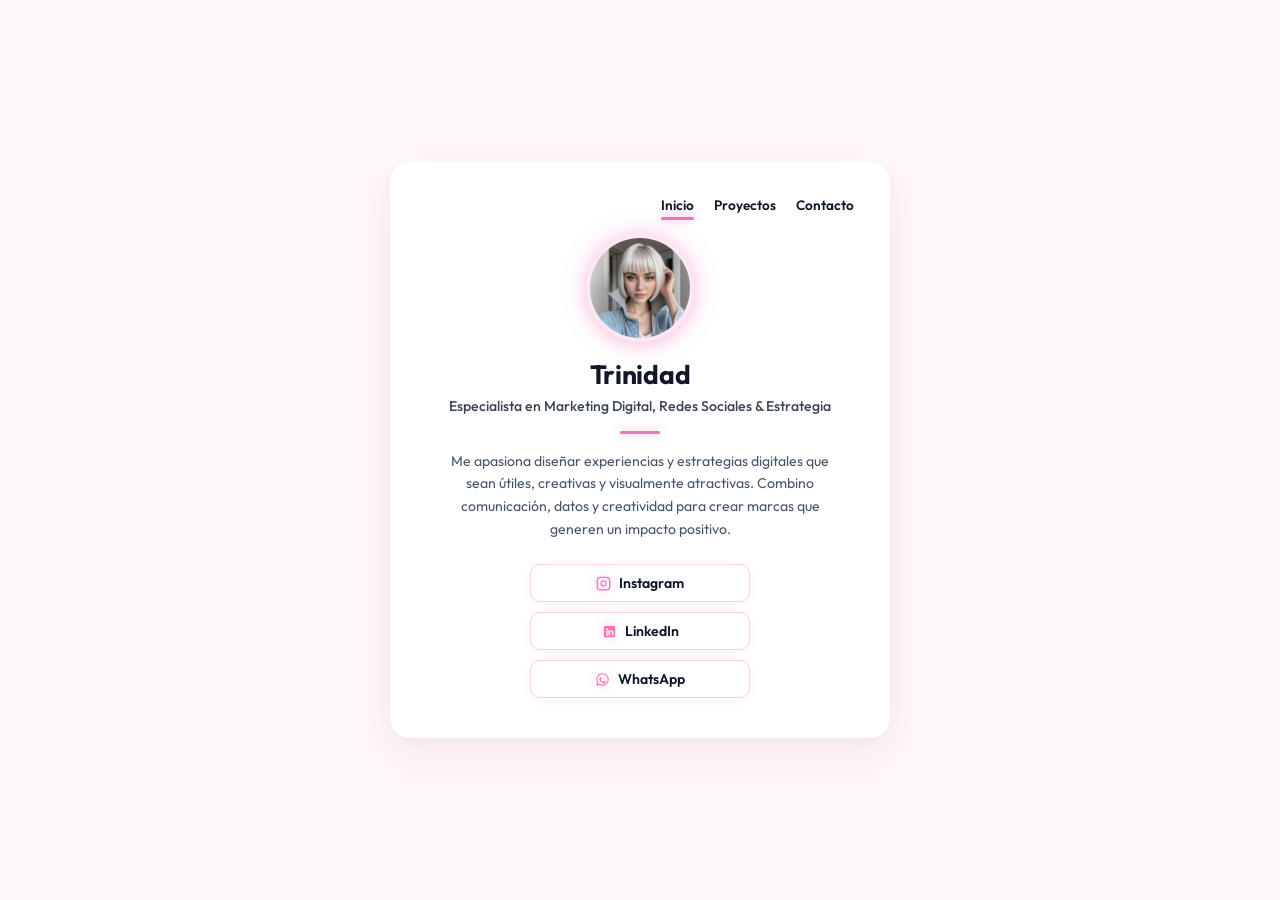
==== index.html @ 1b70c53f "Entrega Formativa 01: tarjeta de presentacion personal responsiva y avatar" ====
<html lang="es">

<head>
    <meta charset="UTF-8">
    <meta name="viewport" content="width=device-width, initial-scale=1.0">
    <title>Trinidad - Portafolio &amp; Tarjeta de Presentación</title>
    <!-- Vinculación del archivo CSS externo -->
    <link rel="stylesheet" href="css/style.css">
    <!-- Tipografía Google Fonts (Outfit) -->
    <link rel="preconnect" href="https://fonts.googleapis.com">
    <link rel="preconnect" href="https://fonts.gstatic.com" crossorigin="">
    <link href="https://fonts.googleapis.com/css2?family=Outfit:wght@300;400;500;600;700&amp;display=swap"
        rel="stylesheet">
</head>

<body>

    <!-- CONTENEDOR CENTRAL (TARJETA) -->
    <main class="card">

        <!-- 1. Menú de navegación superior -->
        <nav class="nav">
            <ul class="nav-list">
                <li><a href="index.html" class="nav-link active">Inicio</a></li>
                <li><a href="#" class="nav-link">Proyectos</a></li>
                <li><a href="#" class="nav-link">Contacto</a></li>
            </ul>
        </nav>

        <!-- 2. Avatar / Imagen de perfil circular -->
        <div class="avatar-wrapper">
            <img src="img/avatar.jpg" alt="Foto de perfil de Trinidad" class="avatar">
        </div>

        <!-- 3. Nombre y descripción profesional -->
        <h1 class="name">Trinidad</h1>
        <p class="role">Especialista en Marketing Digital, Redes Sociales &amp; Estrategia</p>

        <!-- 4. Línea divisoria decorativa -->
        <div class="divider"></div>

        <!-- 5. Párrafo de biografía -->
        <p class="bio">
            Me apasiona diseñar experiencias y estrategias digitales que sean útiles,
            creativas y visualmente atractivas. Combino comunicación, datos y creatividad
            para crear marcas que generen un impacto positivo.
        </p>

        <!-- 6. Enlaces a Redes Sociales -->
        <div class="social-links">
            <!-- Instagram -->
            <a href="https://instagram.com" target="_blank" rel="noopener noreferrer" class="social-btn">
                <svg class="social-icon" viewBox="0 0 24 24" fill="none" stroke="currentColor" stroke-width="2"
                    stroke-linecap="round" stroke-linejoin="round">
                    <rect x="2" y="2" width="20" height="20" rx="5" ry="5"></rect>
                    <path d="M16 11.37A4 4 0 1 1 12.63 8 4 4 0 0 1 16 11.37z"></path>
                    <line x1="17.5" y1="6.5" x2="17.51" y2="6.5"></line>
                </svg>
                <span>Instagram</span>
            </a>

            <!-- LinkedIn -->
            <a href="https://linkedin.com" target="_blank" rel="noopener noreferrer" class="social-btn">
                <svg class="social-icon" viewBox="0 0 24 24" fill="currentColor">
                    <path
                        d="M19 3a2 2 0 0 1 2 2v14a2 2 0 0 1-2 2H5a2 2 0 0 1-2-2V5a2 2 0 0 1 2-2h14m-.5 15.5v-5.3a3.26 3.26 0 0 0-3.26-3.26c-.85 0-1.84.52-2.28 1.3v-1.11h-2.79v8.37h2.79v-4.93c0-.77.62-1.4 1.39-1.4a1.4 1.4 0 0 1 1.4 1.4v4.93h2.75M6.46 10.9v8.37H9.2V10.9H6.46M7.83 6.64c-.95 0-1.66.73-1.66 1.66 0 .95.71 1.66 1.66 1.66.92 0 1.63-.71 1.63-1.66 0-.93-.71-1.66-1.63-1.66Z">
                    </path>
                </svg>
                <span>LinkedIn</span>
            </a>

            <!-- WhatsApp -->
            <a href="https://wa.me/" target="_blank" rel="noopener noreferrer" class="social-btn">
                <svg class="social-icon" viewBox="0 0 24 24" fill="currentColor">
                    <path
                        d="M12.04 2c-5.46 0-9.91 4.45-9.91 9.91 0 1.75.46 3.45 1.32 4.95L2.05 22l5.25-1.38c1.45.79 3.08 1.21 4.74 1.21 5.46 0 9.91-4.45 9.91-9.91 0-2.65-1.03-5.14-2.9-7.01A9.816 9.816 0 0 0 12.04 2m.01 1.67c2.2 0 4.26.86 5.82 2.42a8.225 8.225 0 0 1 2.41 5.83c0 4.54-3.7 8.24-8.24 8.24-1.48 0-2.93-.4-4.2-1.15l-.3-.18-3.12.82.83-3.04-.2-.31a8.196 8.196 0 0 1-1.26-4.38c0-4.54 3.7-8.24 8.24-8.24m4.52 11.66c-.25-.13-1.47-.72-1.7-.81-.23-.08-.39-.13-.56.13-.17.25-.64.81-.79.97-.14.17-.29.19-.54.06-.25-.13-1.05-.39-2-1.23-.74-.66-1.24-1.47-1.38-1.72-.14-.25-.02-.38.11-.51.11-.11.25-.29.37-.44.13-.14.17-.25.25-.42.08-.17.04-.31-.02-.44-.06-.13-.56-1.34-.76-1.84-.2-.49-.4-.42-.56-.43h-.47c-.17 0-.44.06-.66.31-.23.25-.88.86-.88 2.1 0 1.24.9 2.44 1.03 2.61.13.17 1.78 2.71 4.3 3.8 2.53 1.09 2.53.73 2.99.69.45-.04 1.47-.6 1.68-1.18.2-.59.2-1.09.14-1.19-.06-.1-.23-.17-.48-.29Z">
                    </path>
                </svg>
                <span>WhatsApp</span>
            </a>
        </div>

    </main>



</body>

</html>
---- css/style.css ----
/* ==========================================================================
   1. RESET Y ESTILOS GENERALES
   ========================================================================== */
* {
    margin: 0;
    padding: 0;
    box-sizing: border-box;
}

body {
    font-family: 'Outfit', -apple-system, BlinkMacSystemFont, 'Segoe UI', Roboto, sans-serif;
    background-color: #fdf7fa;
    /* Fondo cálido con sutil toque rosado */
    color: #1e293b;

    /* ESTRUCTURA DE CENTRADO (FLEXBOX) */
    display: flex;
    justify-content: center;
    /* Centra la tarjeta horizontalmente */
    align-items: center;
    /* Centra la tarjeta verticalmente */

    min-height: 100vh;
    /* Ocupa todo el alto de la pantalla */
    padding: 24px;
    /* Margen de seguridad para pantallas pequeñas */
}

/* ==========================================================================
   2. CONTENEDOR CENTRAL RESPONSIVO (CARD)
   ========================================================================== */
.card {
    background-color: #ffffff;

    /* RESPONSIVIDAD */
    width: 100%;
    max-width: 500px;
    /* Límite de ancho más compacto y ordenado */

    border-radius: 20px;
    box-shadow: 0 16px 45px rgba(244, 114, 182, 0.12), 0 4px 12px rgba(0, 0, 0, 0.03);
    /* Luz ambiental rosada */
    padding: 32px 36px 40px;
    text-align: center;
    /* Alineación de textos centrada */
}

/* ==========================================================================
   3. MENÚ DE NAVEGACIÓN SUPERIOR
   ========================================================================== */
.nav {
    display: flex;
    justify-content: flex-end;
    /* Alineado hacia la esquina superior derecha */
    margin-bottom: 20px;
}

.nav-list {
    display: flex;
    gap: 20px;
    list-style: none;
}

.nav-link {
    text-decoration: none;
    color: #0f172a;
    font-size: 0.85rem;
    font-weight: 600;
    padding-bottom: 4px;
    position: relative;
    transition: color 0.2s ease;
}

.nav-link:hover {
    color: #f472b6;
}

/* Pestaña activa con línea decorativa y resplandor rosado claro */
.nav-link.active {
    color: #0f172a;
}

.nav-link.active::after {
    content: '';
    position: absolute;
    bottom: -2px;
    left: 0;
    width: 100%;
    height: 3px;
    background-color: #f472b6;
    border-radius: 2px;
    box-shadow: 0 0 8px rgba(244, 114, 182, 0.6);
    /* Luz en menú */
}

/* ==========================================================================
   4. AVATAR / FOTO DE PERFIL CIRCULAR (CON LUZ ROSADA CLARA)
   ========================================================================== */
.avatar-wrapper {
    margin: 0 auto 16px;
    width: 108px;
    height: 108px;
    border-radius: 50%;
    padding: 4px;
    background-color: #fce7f3;
    /* Aro exterior rosado pastel */
    display: flex;
    align-items: center;
    justify-content: center;
    box-shadow: 0 0 25px rgba(244, 114, 182, 0.35), 0 4px 14px rgba(244, 114, 182, 0.2);
    /* Luz suave rosada */
}

.avatar {
    width: 100%;
    height: 100%;
    border-radius: 50%;
    object-fit: cover;
    object-position: center 20%;
    display: block;
}

/* ==========================================================================
   5. JERARQUÍA DE TEXTOS Y LÍNEA SEPARADORA
   ========================================================================== */
.name {
    font-size: 1.65rem;
    font-weight: 700;
    color: #0f172a;
    margin-bottom: 6px;
    letter-spacing: -0.3px;
}

.role {
    font-size: 0.88rem;
    font-weight: 500;
    color: #3b4252;
    margin-bottom: 16px;
}

.divider {
    width: 40px;
    height: 3px;
    background-color: #f472b6;
    /* Línea decorativa rosada claro */
    border-radius: 999px;
    margin: 0 auto 16px;
    box-shadow: 0 0 10px rgba(244, 114, 182, 0.5);
    /* Luz en la línea divisoria */
}

.bio {
    font-size: 0.88rem;
    line-height: 1.6;
    color: #475569;
    max-width: 400px;
    margin: 0 auto 24px;
}

/* ==========================================================================
   6. BOTONES DE ENLACE A REDES SOCIALES (ICONOS Y LUCES ROSADAS)
   ========================================================================== */
.social-links {
    display: flex;
    flex-direction: column;
    gap: 10px;
    align-items: center;
    width: 100%;
}

.social-btn {
    display: inline-flex;
    align-items: center;
    justify-content: center;
    gap: 8px;
    width: 100%;
    max-width: 220px;
    padding: 9px 16px;
    background-color: #ffffff;
    border: 1.5px solid #fbcfe8;
    /* Borde rosado claro */
    border-radius: 10px;
    color: #0f172a;
    text-decoration: none;
    font-size: 0.88rem;
    font-weight: 600;
    transition: all 0.25s ease;
    box-shadow: 0 2px 8px rgba(244, 114, 182, 0.08);
}

.social-icon {
    width: 15px;
    height: 15px;
    color: #f472b6;
    /* Icono color rosado claro */
    flex-shrink: 0;
    transition: transform 0.2s ease, filter 0.2s ease;
    filter: drop-shadow(0 0 5px rgba(244, 114, 182, 0.5));
    /* Luz en iconos */
}

/* Efecto hover interactivo con luz rosada */
.social-btn:hover {
    border-color: #f472b6;
    background-color: #fdf2f8;
    /* Fondo suavemente rosado al pasar el mouse */
    color: #db2777;
    transform: translateY(-2px);
    box-shadow: 0 6px 20px rgba(244, 114, 182, 0.3);
    /* Luz rosada al hover */
}

.social-btn:hover .social-icon {
    transform: scale(1.15);
    filter: drop-shadow(0 0 8px rgba(244, 114, 182, 0.8));
    /* Resplandor intenso al hover */
}

/* ==========================================================================
   7. ADAPTABILIDAD RESPONSIVA (MÓVILES)
   ========================================================================== */
@media (max-width: 480px) {
    .card {
        padding: 24px 18px 30px;
    }

    .nav-list {
        gap: 14px;
    }

    .avatar-wrapper {
        width: 96px;
        height: 96px;
    }

    .name {
        font-size: 1.45rem;
    }

    .role {
        font-size: 0.82rem;
    }

    .bio {
        font-size: 0.82rem;
    }

    .social-btn {
        max-width: 100%;
    }
}
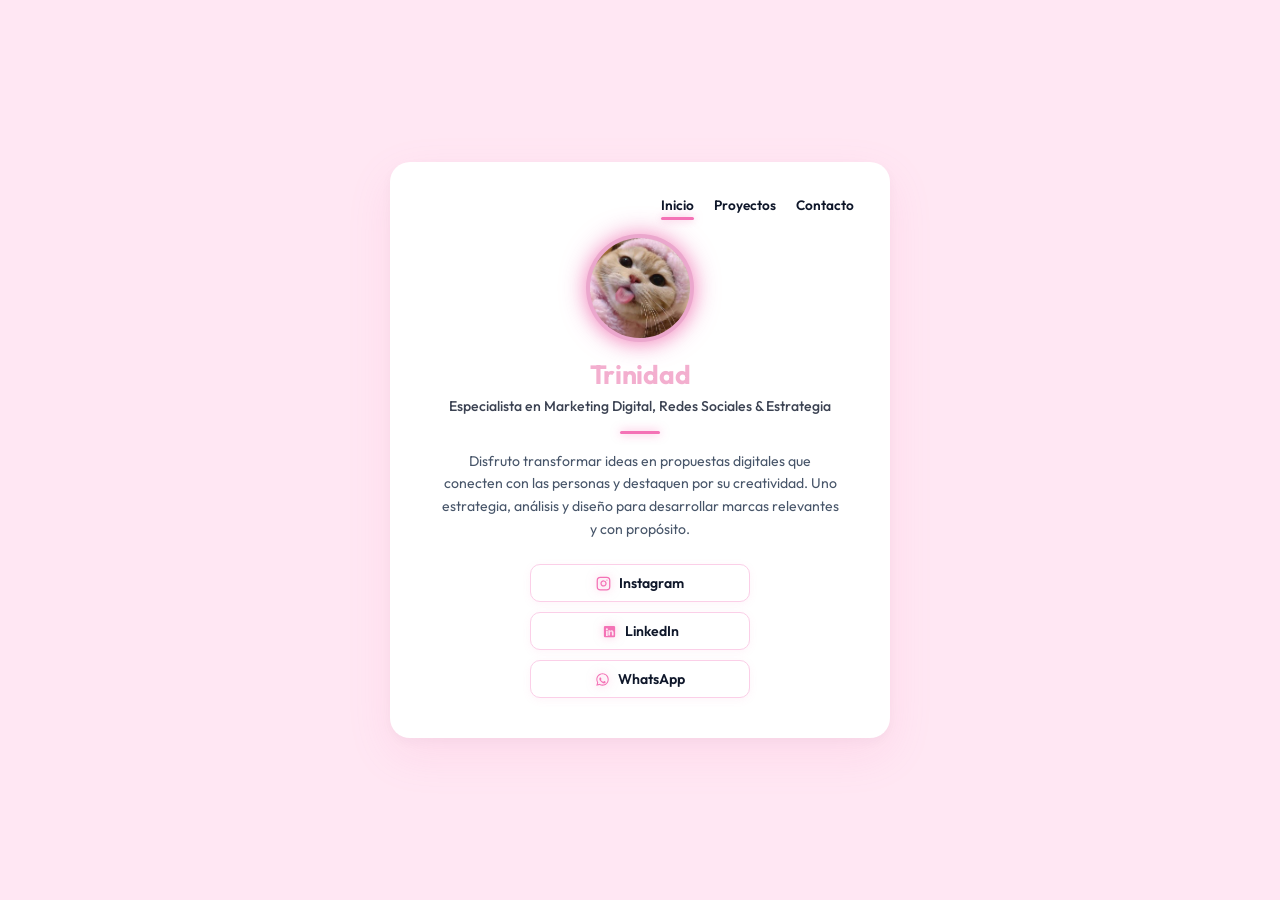
==== commit a389ea25: "estructura html" ====
--- a/index.html
+++ b/index.html
@@ -22,14 +22,15 @@
         <nav class="nav">
             <ul class="nav-list">
                 <li><a href="index.html" class="nav-link active">Inicio</a></li>
-                <li><a href="#" class="nav-link">Proyectos</a></li>
-                <li><a href="#" class="nav-link">Contacto</a></li>
+                <li><a href="proyectos.html" class="nav-link">Proyectos</a></li>
+                <li><a href="contacto.html" class="nav-link">Contacto</a></li>
             </ul>
         </nav>
 
         <!-- 2. Avatar / Imagen de perfil circular -->
+
         <div class="avatar-wrapper">
-            <img src="img/avatar.jpg" alt="Foto de perfil de Trinidad" class="avatar">
+            <img src="img/images.jpg" alt="Foto de perfil de Trinidad" class="avatar">
         </div>
 
         <!-- 3. Nombre y descripción profesional -->
@@ -41,9 +42,8 @@
 
         <!-- 5. Párrafo de biografía -->
         <p class="bio">
-            Me apasiona diseñar experiencias y estrategias digitales que sean útiles,
-            creativas y visualmente atractivas. Combino comunicación, datos y creatividad
-            para crear marcas que generen un impacto positivo.
+            Disfruto transformar ideas en propuestas digitales que conecten con las personas y destaquen por su
+            creatividad. Uno estrategia, análisis y diseño para desarrollar marcas relevantes y con propósito.
         </p>
 
         <!-- 6. Enlaces a Redes Sociales -->
--- a/css/style.css
+++ b/css/style.css
@@ -9,7 +9,7 @@
 
 body {
     font-family: 'Outfit', -apple-system, BlinkMacSystemFont, 'Segoe UI', Roboto, sans-serif;
-    background-color: #fdf7fa;
+    background-color: #ffe7f3;
     /* Fondo cálido con sutil toque rosado */
     color: #1e293b;
 
@@ -72,10 +72,10 @@
 }
 
 .nav-link:hover {
-    color: #f472b6;
-}
-
-/* Pestaña activa con línea decorativa y resplandor rosado claro */
+    color: var(--nav-hover, #f472b6);
+}
+
+/* Pestaña activa con línea decorativa y resplandor */
 .nav-link.active {
     color: #0f172a;
 }
@@ -87,9 +87,9 @@
     left: 0;
     width: 100%;
     height: 3px;
-    background-color: #f472b6;
+    background-color: var(--nav-active, #f472b6);
     border-radius: 2px;
-    box-shadow: 0 0 8px rgba(244, 114, 182, 0.6);
+    box-shadow: 0 0 8px var(--nav-glow, rgba(244, 114, 182, 0.6));
     /* Luz en menú */
 }
 
@@ -102,12 +102,12 @@
     height: 108px;
     border-radius: 50%;
     padding: 4px;
-    background-color: #fce7f3;
+    background-color: #eba7cd;
     /* Aro exterior rosado pastel */
     display: flex;
     align-items: center;
     justify-content: center;
-    box-shadow: 0 0 25px rgba(244, 114, 182, 0.35), 0 4px 14px rgba(244, 114, 182, 0.2);
+    box-shadow: 0 0 25px rgba(233, 61, 150, 0.575), 0 4px 14px rgba(244, 114, 182, 0.2);
     /* Luz suave rosada */
 }
 
@@ -126,7 +126,7 @@
 .name {
     font-size: 1.65rem;
     font-weight: 700;
-    color: #0f172a;
+    color: #f3afcf;
     margin-bottom: 6px;
     letter-spacing: -0.3px;
 }
@@ -145,7 +145,7 @@
     /* Línea decorativa rosada claro */
     border-radius: 999px;
     margin: 0 auto 16px;
-    box-shadow: 0 0 10px rgba(244, 114, 182, 0.5);
+    box-shadow: 0 0 10px rgba(245, 66, 158, 0.5);
     /* Luz en la línea divisoria */
 }
 
@@ -248,4 +248,362 @@
     .social-btn {
         max-width: 100%;
     }
+}
+
+/* ==========================================================================
+   8. PÁGINA DE PROYECTOS (PROYECTOS.HTML)
+   ========================================================================== */
+.card-projects {
+    max-width: 820px;
+    text-align: left;
+    padding: 36px 48px 44px;
+    --nav-active: #6054e3;
+    --nav-hover: #6054e3;
+    --nav-glow: rgba(96, 84, 227, 0.4);
+    --accent-color: #6054e3;
+    --accent-hover: #4f46e5;
+}
+
+/* Encabezado de Proyectos */
+.projects-header {
+    margin-bottom: 24px;
+}
+
+.projects-title {
+    font-size: 1.85rem;
+    font-weight: 700;
+    color: #0f172a;
+    letter-spacing: -0.3px;
+    margin-bottom: 8px;
+}
+
+.projects-divider {
+    width: 32px;
+    height: 3px;
+    background-color: var(--accent-color);
+    border-radius: 999px;
+    margin-bottom: 12px;
+    box-shadow: 0 0 8px rgba(96, 84, 227, 0.35);
+}
+
+.projects-subtitle {
+    font-size: 0.92rem;
+    color: #64748b;
+    line-height: 1.5;
+}
+
+/* Lista de Proyectos */
+.projects-list {
+    display: flex;
+    flex-direction: column;
+}
+
+.project-item {
+    display: flex;
+    justify-content: space-between;
+    align-items: center;
+    gap: 32px;
+    padding: 26px 0;
+    border-top: 1px solid #f1f5f9;
+}
+
+.project-info {
+    flex: 1;
+    min-width: 0;
+    display: flex;
+    flex-direction: column;
+    align-items: flex-start;
+}
+
+.project-name {
+    font-size: 1.15rem;
+    font-weight: 700;
+    color: #0f172a;
+    letter-spacing: -0.2px;
+    margin-bottom: 8px;
+}
+
+.project-desc {
+    font-size: 0.88rem;
+    line-height: 1.55;
+    color: #64748b;
+    margin-bottom: 14px;
+    max-width: 390px;
+}
+
+.project-link {
+    display: inline-flex;
+    align-items: center;
+    gap: 6px;
+    font-size: 0.88rem;
+    font-weight: 600;
+    color: var(--accent-color);
+    text-decoration: none;
+    transition: color 0.2s ease;
+}
+
+.project-link:hover {
+    color: var(--accent-hover);
+}
+
+.arrow-icon {
+    width: 14px;
+    height: 14px;
+    transition: transform 0.2s ease;
+}
+
+.project-link:hover .arrow-icon {
+    transform: translateX(4px);
+}
+
+/* Contenedor de la Imagen */
+.project-media {
+    width: 218px;
+    height: 130px;
+    border-radius: 12px;
+    overflow: hidden;
+    flex-shrink: 0;
+    background-color: #f8fafc;
+    box-shadow: 0 4px 12px rgba(0, 0, 0, 0.04);
+    transition: transform 0.25s ease, box-shadow 0.25s ease;
+}
+
+.project-item:hover .project-media {
+    transform: translateY(-2px);
+    box-shadow: 0 8px 22px rgba(96, 84, 227, 0.12);
+}
+
+.project-img {
+    width: 100%;
+    height: 100%;
+    object-fit: cover;
+    display: block;
+}
+
+/* ==========================================================================
+   9. PÁGINA DE CONTACTO (CONTACTO.HTML)
+   ========================================================================== */
+.card-contact {
+    max-width: 820px;
+    text-align: left;
+    padding: 36px 48px 44px;
+    --nav-active: #6054e3;
+    --nav-hover: #6054e3;
+    --nav-glow: rgba(96, 84, 227, 0.4);
+    --accent-color: #6054e3;
+    --accent-hover: #4f46e5;
+}
+
+.contact-header {
+    margin-bottom: 24px;
+}
+
+.contact-title {
+    font-size: 1.85rem;
+    font-weight: 700;
+    color: #0f172a;
+    letter-spacing: -0.3px;
+    margin-bottom: 8px;
+}
+
+.contact-divider {
+    width: 32px;
+    height: 3px;
+    background-color: var(--accent-color);
+    border-radius: 999px;
+    margin-bottom: 12px;
+    box-shadow: 0 0 8px rgba(96, 84, 227, 0.35);
+}
+
+.contact-subtitle {
+    font-size: 0.92rem;
+    color: #64748b;
+    line-height: 1.55;
+}
+
+.contact-layout {
+    display: grid;
+    grid-template-columns: 1.15fr 0.85fr;
+    gap: 40px;
+    align-items: start;
+    margin-top: 10px;
+}
+
+.contact-form {
+    display: flex;
+    flex-direction: column;
+    gap: 16px;
+}
+
+.form-group {
+    display: flex;
+    flex-direction: column;
+    gap: 6px;
+}
+
+.form-label {
+    font-size: 0.86rem;
+    font-weight: 600;
+    color: #1e293b;
+}
+
+.form-input,
+.form-textarea {
+    width: 100%;
+    font-family: inherit;
+    font-size: 0.88rem;
+    padding: 10px 14px;
+    border: 1.5px solid #e2e8f0;
+    border-radius: 10px;
+    color: #1e293b;
+    background-color: #ffffff;
+    transition: border-color 0.2s ease, box-shadow 0.2s ease;
+    outline: none;
+}
+
+.form-input:focus,
+.form-textarea:focus {
+    border-color: var(--accent-color);
+    box-shadow: 0 0 0 3px rgba(96, 84, 227, 0.12);
+}
+
+.form-textarea {
+    resize: vertical;
+    min-height: 100px;
+}
+
+.btn-submit {
+    display: inline-flex;
+    align-items: center;
+    justify-content: center;
+    gap: 8px;
+    padding: 11px 20px;
+    background-color: var(--accent-color);
+    color: #ffffff;
+    font-family: inherit;
+    font-size: 0.9rem;
+    font-weight: 600;
+    border: none;
+    border-radius: 10px;
+    cursor: pointer;
+    transition: background-color 0.2s ease, transform 0.2s ease, box-shadow 0.2s ease;
+    box-shadow: 0 4px 14px rgba(96, 84, 227, 0.25);
+}
+
+.btn-submit:hover {
+    background-color: var(--accent-hover);
+    transform: translateY(-1px);
+    box-shadow: 0 6px 18px rgba(96, 84, 227, 0.35);
+}
+
+.send-icon {
+    width: 15px;
+    height: 15px;
+}
+
+.contact-sidebar {
+    display: flex;
+    flex-direction: column;
+    gap: 20px;
+    align-items: center;
+}
+
+.contact-illustration-wrapper {
+    width: 100%;
+    max-width: 250px;
+    display: flex;
+    justify-content: center;
+}
+
+.contact-illustration {
+    width: 100%;
+    height: auto;
+    object-fit: contain;
+    border-radius: 12px;
+}
+
+.contact-info-card {
+    display: flex;
+    align-items: flex-start;
+    gap: 12px;
+    padding: 14px 16px;
+    background-color: #f8fafc;
+    border-radius: 12px;
+    border: 1px solid #f1f5f9;
+    width: 100%;
+}
+
+.info-icon-wrapper {
+    width: 32px;
+    height: 32px;
+    border-radius: 50%;
+    background-color: #ede9fe;
+    color: var(--accent-color);
+    display: flex;
+    align-items: center;
+    justify-content: center;
+    flex-shrink: 0;
+}
+
+.info-icon {
+    width: 16px;
+    height: 16px;
+}
+
+.info-text-group {
+    display: flex;
+    flex-direction: column;
+    gap: 2px;
+}
+
+.info-label {
+    font-size: 0.8rem;
+    font-weight: 600;
+    color: #1e293b;
+}
+
+.info-email {
+    font-size: 0.86rem;
+    font-weight: 600;
+    color: var(--accent-color);
+    text-decoration: none;
+}
+
+.info-email:hover {
+    text-decoration: underline;
+}
+
+.info-subtext {
+    font-size: 0.75rem;
+    color: #94a3b8;
+}
+
+/* ==========================================================================
+   10. RESPONSIVIDAD PARA PROYECTOS Y CONTACTO
+   ========================================================================== */
+@media (max-width: 720px) {
+
+    .card-projects,
+    .card-contact {
+        padding: 24px 20px 32px;
+    }
+
+    .project-item {
+        flex-direction: column-reverse;
+        align-items: stretch;
+        gap: 16px;
+        padding: 20px 0;
+    }
+
+    .project-media {
+        width: 100%;
+        height: auto;
+        aspect-ratio: 218 / 130;
+        max-height: 220px;
+    }
+
+    .contact-layout {
+        grid-template-columns: 1fr;
+        gap: 28px;
+    }
 }
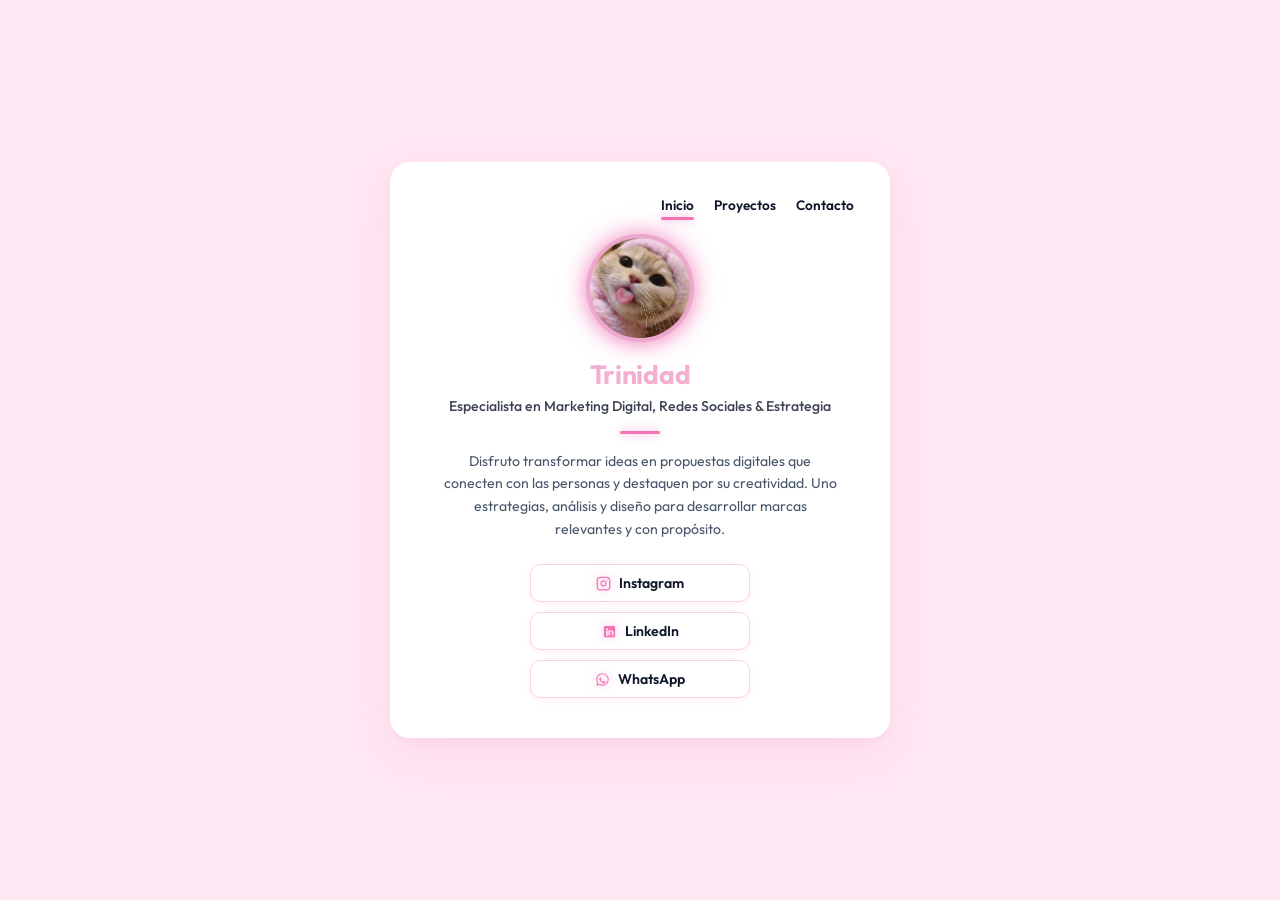
==== commit 1b26dd46: "avance proyectos html" ====
--- a/index.html
+++ b/index.html
@@ -11,6 +11,7 @@
     <link rel="preconnect" href="https://fonts.gstatic.com" crossorigin="">
     <link href="https://fonts.googleapis.com/css2?family=Outfit:wght@300;400;500;600;700&amp;display=swap"
         rel="stylesheet">
+    <link rel="stylesheet" href="https://unpkg.com/aos@next/dist/aos.css" />
 </head>
 
 <body>
@@ -29,8 +30,8 @@
 
         <!-- 2. Avatar / Imagen de perfil circular -->
 
-        <div class="avatar-wrapper">
-            <img src="img/images.jpg" alt="Foto de perfil de Trinidad" class="avatar">
+        <div class="avatar-wrapper" data-aos="zoom-in">
+            <img src="img/images.jpg" data-aos="fade-in" alt="Foto de perfil de Trinidad" class="avatar">
         </div>
 
         <!-- 3. Nombre y descripción profesional -->
@@ -43,13 +44,14 @@
         <!-- 5. Párrafo de biografía -->
         <p class="bio">
             Disfruto transformar ideas en propuestas digitales que conecten con las personas y destaquen por su
-            creatividad. Uno estrategia, análisis y diseño para desarrollar marcas relevantes y con propósito.
+            creatividad. Uno estrategias, análisis y diseño para desarrollar marcas relevantes y con propósito.
         </p>
 
         <!-- 6. Enlaces a Redes Sociales -->
         <div class="social-links">
             <!-- Instagram -->
-            <a href="https://instagram.com" target="_blank" rel="noopener noreferrer" class="social-btn">
+            <a href="https://instagram.com" target="_blank" rel="noopener noreferrer" class="social-btn"
+                data-aos="fade-up">
                 <svg class="social-icon" viewBox="0 0 24 24" fill="none" stroke="currentColor" stroke-width="2"
                     stroke-linecap="round" stroke-linejoin="round">
                     <rect x="2" y="2" width="20" height="20" rx="5" ry="5"></rect>
@@ -60,7 +62,8 @@
             </a>
 
             <!-- LinkedIn -->
-            <a href="https://linkedin.com" target="_blank" rel="noopener noreferrer" class="social-btn">
+            <a href="https://linkedin.com" target="_blank" rel="noopener noreferrer" class="social-btn"
+                data-aos="fade-up">
                 <svg class="social-icon" viewBox="0 0 24 24" fill="currentColor">
                     <path
                         d="M19 3a2 2 0 0 1 2 2v14a2 2 0 0 1-2 2H5a2 2 0 0 1-2-2V5a2 2 0 0 1 2-2h14m-.5 15.5v-5.3a3.26 3.26 0 0 0-3.26-3.26c-.85 0-1.84.52-2.28 1.3v-1.11h-2.79v8.37h2.79v-4.93c0-.77.62-1.4 1.39-1.4a1.4 1.4 0 0 1 1.4 1.4v4.93h2.75M6.46 10.9v8.37H9.2V10.9H6.46M7.83 6.64c-.95 0-1.66.73-1.66 1.66 0 .95.71 1.66 1.66 1.66.92 0 1.63-.71 1.63-1.66 0-.93-.71-1.66-1.63-1.66Z">
@@ -70,7 +73,7 @@
             </a>
 
             <!-- WhatsApp -->
-            <a href="https://wa.me/" target="_blank" rel="noopener noreferrer" class="social-btn">
+            <a href="https://wa.me/" target="_blank" rel="noopener noreferrer" class="social-btn" data-aos="fade-up">
                 <svg class="social-icon" viewBox="0 0 24 24" fill="currentColor">
                     <path
                         d="M12.04 2c-5.46 0-9.91 4.45-9.91 9.91 0 1.75.46 3.45 1.32 4.95L2.05 22l5.25-1.38c1.45.79 3.08 1.21 4.74 1.21 5.46 0 9.91-4.45 9.91-9.91 0-2.65-1.03-5.14-2.9-7.01A9.816 9.816 0 0 0 12.04 2m.01 1.67c2.2 0 4.26.86 5.82 2.42a8.225 8.225 0 0 1 2.41 5.83c0 4.54-3.7 8.24-8.24 8.24-1.48 0-2.93-.4-4.2-1.15l-.3-.18-3.12.82.83-3.04-.2-.31a8.196 8.196 0 0 1-1.26-4.38c0-4.54 3.7-8.24 8.24-8.24m4.52 11.66c-.25-.13-1.47-.72-1.7-.81-.23-.08-.39-.13-.56.13-.17.25-.64.81-.79.97-.14.17-.29.19-.54.06-.25-.13-1.05-.39-2-1.23-.74-.66-1.24-1.47-1.38-1.72-.14-.25-.02-.38.11-.51.11-.11.25-.29.37-.44.13-.14.17-.25.25-.42.08-.17.04-.31-.02-.44-.06-.13-.56-1.34-.76-1.84-.2-.49-.4-.42-.56-.43h-.47c-.17 0-.44.06-.66.31-.23.25-.88.86-.88 2.1 0 1.24.9 2.44 1.03 2.61.13.17 1.78 2.71 4.3 3.8 2.53 1.09 2.53.73 2.99.69.45-.04 1.47-.6 1.68-1.18.2-.59.2-1.09.14-1.19-.06-.1-.23-.17-.48-.29Z">
@@ -83,7 +86,10 @@
     </main>
 
 
-
+    <script src="https://unpkg.com/aos@next/dist/aos.js"></script>
+    <script>
+        AOS.init();
+    </script>
 </body>
 
 </html>
--- a/css/style.css
+++ b/css/style.css
@@ -44,6 +44,47 @@
     text-align: center;
     /* Alineación de textos centrada */
 }
+
+/* Modificador para la tarjeta de proyectos */
+.card-projects {
+    max-width: 820px;
+    text-align: left;
+    padding: 36px 48px 44px;
+    --nav-active: #6054e3;
+    --nav-hover: #6054e3;
+    --nav-glow: rgba(96, 84, 227, 0.4);
+    --accent-color: #6054e3;
+    --accent-hover: #4f46e5;
+}
+
+/* Encabezado */
+.projects-header {
+    margin-bottom: 24px;
+}
+
+.projects-title {
+    font-size: 1.85rem;
+    font-weight: 700;
+    color: #0f172a;
+    letter-spacing: -0.3px;
+    margin-bottom: 8px;
+}
+
+.projects-divider {
+    width: 32px;
+    height: 3px;
+    background-color: var(--accent-color);
+    border-radius: 999px;
+    margin-bottom: 12px;
+    box-shadow: 0 0 8px rgba(96, 84, 227, 0.35);
+}
+
+.projects-subtitle {
+    font-size: 0.92rem;
+    color: #64748b;
+    line-height: 1.5;
+}
+
 
 /* ==========================================================================
    3. MENÚ DE NAVEGACIÓN SUPERIOR
@@ -387,11 +428,11 @@
     max-width: 820px;
     text-align: left;
     padding: 36px 48px 44px;
-    --nav-active: #6054e3;
-    --nav-hover: #6054e3;
-    --nav-glow: rgba(96, 84, 227, 0.4);
-    --accent-color: #6054e3;
-    --accent-hover: #4f46e5;
+    --nav-active: #f472b6;
+    --nav-hover: #f472b6;
+    --nav-glow: rgba(244, 114, 182, 0.6);
+    --accent-color: #f472b6;
+    --accent-hover: #db2777;
 }
 
 .contact-header {
@@ -412,7 +453,7 @@
     background-color: var(--accent-color);
     border-radius: 999px;
     margin-bottom: 12px;
-    box-shadow: 0 0 8px rgba(96, 84, 227, 0.35);
+    box-shadow: 0 0 10px rgba(245, 66, 158, 0.5);
 }
 
 .contact-subtitle {
@@ -464,7 +505,7 @@
 .form-input:focus,
 .form-textarea:focus {
     border-color: var(--accent-color);
-    box-shadow: 0 0 0 3px rgba(96, 84, 227, 0.12);
+    box-shadow: 0 0 0 3px rgba(204, 77, 198, 0.12);
 }
 
 .form-textarea {
@@ -487,13 +528,13 @@
     border-radius: 10px;
     cursor: pointer;
     transition: background-color 0.2s ease, transform 0.2s ease, box-shadow 0.2s ease;
-    box-shadow: 0 4px 14px rgba(96, 84, 227, 0.25);
+    box-shadow: 0 4px 14px rgba(244, 114, 182, 0.35);
 }
 
 .btn-submit:hover {
     background-color: var(--accent-hover);
     transform: translateY(-1px);
-    box-shadow: 0 6px 18px rgba(96, 84, 227, 0.35);
+    box-shadow: 0 6px 18px rgba(247, 74, 126, 0.911);
 }
 
 .send-icon {
@@ -537,7 +578,7 @@
     width: 32px;
     height: 32px;
     border-radius: 50%;
-    background-color: #ede9fe;
+    background-color: #fce7f3;
     color: var(--accent-color);
     display: flex;
     align-items: center;
@@ -579,12 +620,138 @@
 }
 
 /* ==========================================================================
-   10. RESPONSIVIDAD PARA PROYECTOS Y CONTACTO
-   ========================================================================== */
+   PÁGINA DE PROYECTOS (PROYECTOS.HTML)
+   ========================================================================== */
+.card-projects {
+    max-width: 820px;
+    text-align: left;
+    padding: 36px 48px 44px;
+    --nav-active: #6054e3;
+    --nav-hover: #6054e3;
+    --nav-glow: rgba(96, 84, 227, 0.4);
+    --accent-color: #6054e3;
+    --accent-hover: #4f46e5;
+}
+
+.projects-header {
+    margin-bottom: 24px;
+}
+
+.projects-title {
+    font-size: 1.85rem;
+    font-weight: 700;
+    color: #0f172a;
+    letter-spacing: -0.3px;
+    margin-bottom: 8px;
+}
+
+.projects-divider {
+    width: 32px;
+    height: 3px;
+    background-color: var(--accent-color);
+    border-radius: 999px;
+    margin-bottom: 12px;
+    box-shadow: 0 0 8px rgba(96, 84, 227, 0.35);
+}
+
+.projects-subtitle {
+    font-size: 0.92rem;
+    color: #64748b;
+    line-height: 1.5;
+}
+
+.projects-list {
+    display: flex;
+    flex-direction: column;
+}
+
+.project-item {
+    display: flex;
+    justify-content: space-between;
+    align-items: center;
+    gap: 32px;
+    padding: 26px 0;
+    border-top: 1px solid #f1f5f9;
+}
+
+.project-info {
+    flex: 1;
+    min-width: 0;
+    display: flex;
+    flex-direction: column;
+    align-items: flex-start;
+    text-align: left;
+    /* <-- Asegura la alineación izquierda */
+}
+
+
+
+.project-name {
+    font-size: 1.15rem;
+    font-weight: 700;
+    color: #0f172a;
+    letter-spacing: -0.2px;
+    margin-bottom: 8px;
+}
+
+.project-desc {
+    font-size: 0.88rem;
+    line-height: 1.55;
+    color: #64748b;
+    margin-bottom: 14px;
+    max-width: 390px;
+}
+
+.project-link {
+    display: inline-flex;
+    align-items: center;
+    gap: 6px;
+    font-size: 0.88rem;
+    font-weight: 600;
+    color: var(--accent-color);
+    text-decoration: none;
+    transition: color 0.2s ease;
+}
+
+.project-link:hover {
+    color: var(--accent-hover);
+}
+
+.arrow-icon {
+    width: 14px;
+    height: 14px;
+    transition: transform 0.2s ease;
+}
+
+.project-link:hover .arrow-icon {
+    transform: translateX(4px);
+}
+
+.project-media {
+    width: 218px;
+    height: 130px;
+    border-radius: 12px;
+    overflow: hidden;
+    flex-shrink: 0;
+    background-color: #f8fafc;
+    box-shadow: 0 4px 12px rgba(0, 0, 0, 0.04);
+    transition: transform 0.25s ease, box-shadow 0.25s ease;
+}
+
+.project-item:hover .project-media {
+    transform: translateY(-2px);
+    box-shadow: 0 8px 22px rgba(96, 84, 227, 0.12);
+}
+
+.project-img {
+    width: 100%;
+    height: 100%;
+    object-fit: cover;
+    display: block;
+}
+
 @media (max-width: 720px) {
-
-    .card-projects,
-    .card-contact {
+    .card-projects {
         padding: 24px 20px 32px;
     }
 
@@ -601,9 +768,4 @@
         aspect-ratio: 218 / 130;
         max-height: 220px;
     }
-
-    .contact-layout {
-        grid-template-columns: 1fr;
-        gap: 28px;
-    }
 }
